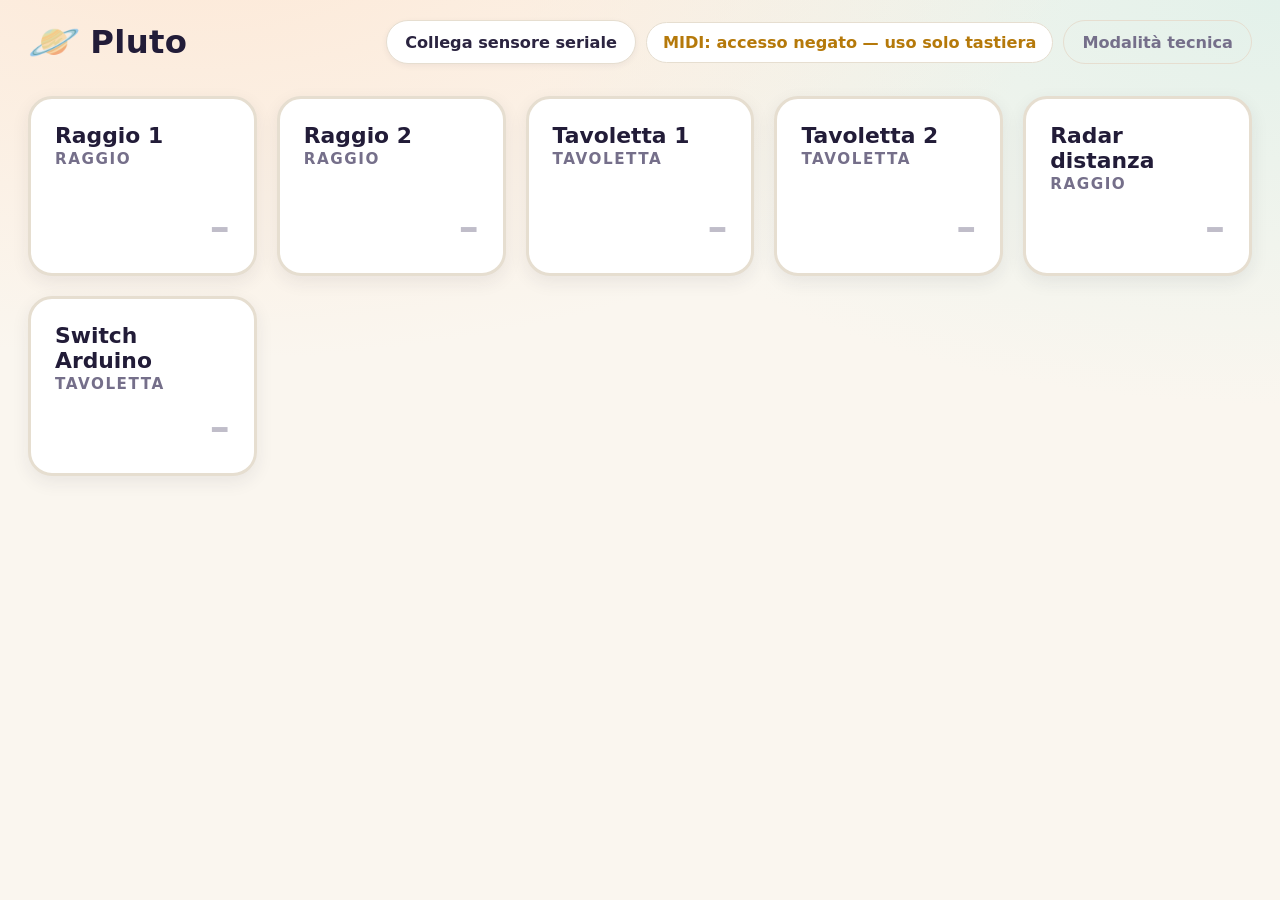
==== software/pluto-runtime/index.html @ 649a7f31 "Interfaccia pensata per tablet: tema chiaro, modalita' tecnica nascosta Co-Authored-By: Claude Sonne" ====
<!doctype html>
<html lang="it">
<head>
<meta charset="utf-8" />
<meta name="viewport" content="width=device-width, initial-scale=1" />
<title>Pluto — runtime</title>
<link rel="stylesheet" href="style.css" />
</head>
<body>

  <header>
    <h1><span class="title-mark" aria-hidden="true">🪐</span> Pluto</h1>
    <div class="status-group">
      <button id="radarConnect" class="status-button">Collega sensore seriale</button>
      <div id="midiStatus" class="status">MIDI: inizializzazione…</div>
      <button id="techToggle" class="status-button status-button--ghost" aria-pressed="false">Modalità tecnica</button>
    </div>
  </header>

  <main id="stage">
    <!-- Un riquadro per ogni canale configurato: si illumina quando l'oggetto fisico viene attivato.
         Pensato come primo feedback visivo per il paziente/l'educatore; i colori vengono da config/mapping.js -->
  </main>

  <div id="debugPanel" class="debug-panel" hidden>
    <section id="midiMonitor">
      <h2>Monitor MIDI grezzo</h2>
      <p class="hint">
        Mostra ogni messaggio ricevuto, anche su canali non ancora configurati in <code>config/mapping.js</code>.
        Serve a scoprire su quale canale/numero manda davvero un jack dell'eobody collegandoci un sensore.
      </p>
      <div id="midiLog"></div>
    </section>

    <footer>
      <p>
        <strong>Modalita' test da tastiera</strong> (finche' non e' collegato l'eobody III):
        tasti <kbd>1</kbd>–<kbd>0</kbd> = Raggio 1, <kbd>Q</kbd>/<kbd>W</kbd> = Tavolette.
        Clicca prima sulla pagina per attivare l'audio del browser.
      </p>
      <p class="hint">Mappatura suoni: <code>config/mapping.js</code> — modificabile senza toccare il codice.</p>
    </footer>
  </div>

  <script src="config/mapping.js"></script>
  <script src="app.js"></script>
</body>
</html>
---- software/pluto-runtime/style.css ----
:root {
  color-scheme: light;
  --bg: #faf6ef;
  --panel: #ffffff;
  --panel-soft: #f1ece0;
  --text: #2b2440;
  --muted: #756f8a;
  --accent: #7c4fd6;
  --border: #e6ded0;
}

* { box-sizing: border-box; }

html { font-size: 16px; }

/* su schermi piu' larghi (tablet in orizzontale) tutto un filo piu' grande,
   per restare comodo da leggere/toccare a distanza */
@media (min-width: 900px) {
  html { font-size: 19px; }
}

body {
  margin: 0;
  min-height: 100vh;
  display: flex;
  flex-direction: column;
  color: var(--text);
  font-family: "Segoe UI", system-ui, -apple-system, "Noto Sans", sans-serif;
  background:
    radial-gradient(ellipse 70% 50% at 15% -10%, #fde8d6, transparent),
    radial-gradient(ellipse 60% 45% at 100% 0%, #e3f1ea, transparent),
    var(--bg);
  -webkit-tap-highlight-color: transparent;
}

header {
  display: flex;
  flex-wrap: wrap;
  align-items: center;
  justify-content: space-between;
  gap: 12px;
  padding: 20px 28px;
}

h1 {
  margin: 0;
  font-size: 1.7rem;
  font-weight: 800;
  letter-spacing: 0.01em;
  display: flex;
  align-items: center;
  gap: 10px;
  color: #221c38;
}

.title-mark { font-size: 1.3em; line-height: 1; }

.status-group {
  display: flex;
  flex-wrap: wrap;
  align-items: center;
  gap: 10px;
}

.status {
  font-size: 0.85rem;
  font-weight: 600;
  color: var(--muted);
  padding: 10px 16px;
  border-radius: 999px;
  background: var(--panel);
  border: 1px solid var(--border);
}

.status.ok { color: #1f8a53; }
.status.warn { color: #b5790a; }

.status-button {
  font: inherit;
  font-size: 0.85rem;
  font-weight: 700;
  color: var(--text);
  background: var(--panel);
  border: 1px solid var(--border);
  border-radius: 999px;
  padding: 10px 18px;
  min-height: 44px; /* dimensione comoda per il tocco, non solo per il mouse */
  cursor: pointer;
  box-shadow: 0 2px 6px rgba(43, 36, 64, 0.06);
  transition: background-color 120ms ease, transform 80ms ease;
}

.status-button:hover:not(:disabled) { background: var(--panel-soft); }
.status-button:active:not(:disabled) { transform: scale(0.97); }
.status-button:disabled { color: var(--muted); cursor: default; }

.status-button--ghost {
  background: transparent;
  color: var(--muted);
  box-shadow: none;
}

.status-button--ghost.status-button--active {
  color: var(--accent);
  border-color: var(--accent);
  background: #f2ecfc;
}

main#stage {
  flex: 1;
  display: grid;
  grid-template-columns: repeat(auto-fit, minmax(220px, 1fr));
  gap: 20px;
  padding: 12px 28px 32px;
  align-content: start;
}

.channel-tile {
  background: var(--panel);
  border-radius: 24px;
  padding: 24px;
  min-height: 180px;
  display: flex;
  flex-direction: column;
  justify-content: space-between;
  border: 3px solid var(--border);
  box-shadow: 0 6px 18px rgba(43, 36, 64, 0.08);
  transition: border-color 80ms linear, box-shadow 80ms linear, transform 150ms ease, background-color 80ms linear;
}

.channel-tile .label {
  font-size: 1.15rem;
  font-weight: 800;
  color: #221c38;
}

.channel-tile .type {
  color: var(--muted);
  font-size: 0.8rem;
  font-weight: 700;
  text-transform: uppercase;
  letter-spacing: 0.1em;
  margin-top: 2px;
}

.channel-tile .note {
  font-size: 2.1rem;
  font-weight: 800;
  font-variant-numeric: tabular-nums;
  align-self: flex-end;
  color: var(--muted);
  opacity: 0.45;
  transition: opacity 80ms linear, color 80ms linear;
}

/* .active viene aggiunta/rimossa via JS a ogni nota — e' il feedback visivo
   immediato per il paziente: il riquadro si riempie col colore del canale */
.channel-tile.active {
  background-color: var(--tile-color);
  border-color: var(--tile-color);
  box-shadow: 0 10px 28px color-mix(in srgb, var(--tile-color) 45%, transparent);
  transform: scale(1.02);
}

.channel-tile.active .label,
.channel-tile.active .type,
.channel-tile.active .note {
  color: #fff;
  opacity: 1;
}

.debug-panel {
  padding: 0 28px 24px;
}

#midiMonitor {
  padding: 16px 20px;
  background: var(--panel);
  border: 1px solid var(--border);
  border-radius: 16px;
}

#midiMonitor h2 {
  margin: 0 0 4px;
  font-size: 1rem;
}

#midiLog {
  margin-top: 10px;
  max-height: 160px;
  overflow-y: auto;
  font-family: "Consolas", "SF Mono", monospace;
  font-size: 0.82rem;
  color: #463e5e;
  background: var(--panel-soft);
  border-radius: 10px;
  padding: 8px 12px;
}

#midiLog div {
  padding: 1px 0;
  white-space: nowrap;
}

#midiLog:empty::before {
  content: "In attesa di messaggi MIDI…";
  color: var(--muted);
}

footer {
  padding: 16px 0 0;
  color: var(--muted);
  font-size: 0.85rem;
}

footer p { margin: 4px 0; }
kbd {
  background: var(--panel-soft);
  border-radius: 4px;
  padding: 1px 6px;
  font-family: inherit;
}
.hint code {
  background: var(--panel-soft);
  border-radius: 4px;
  padding: 1px 6px;
}
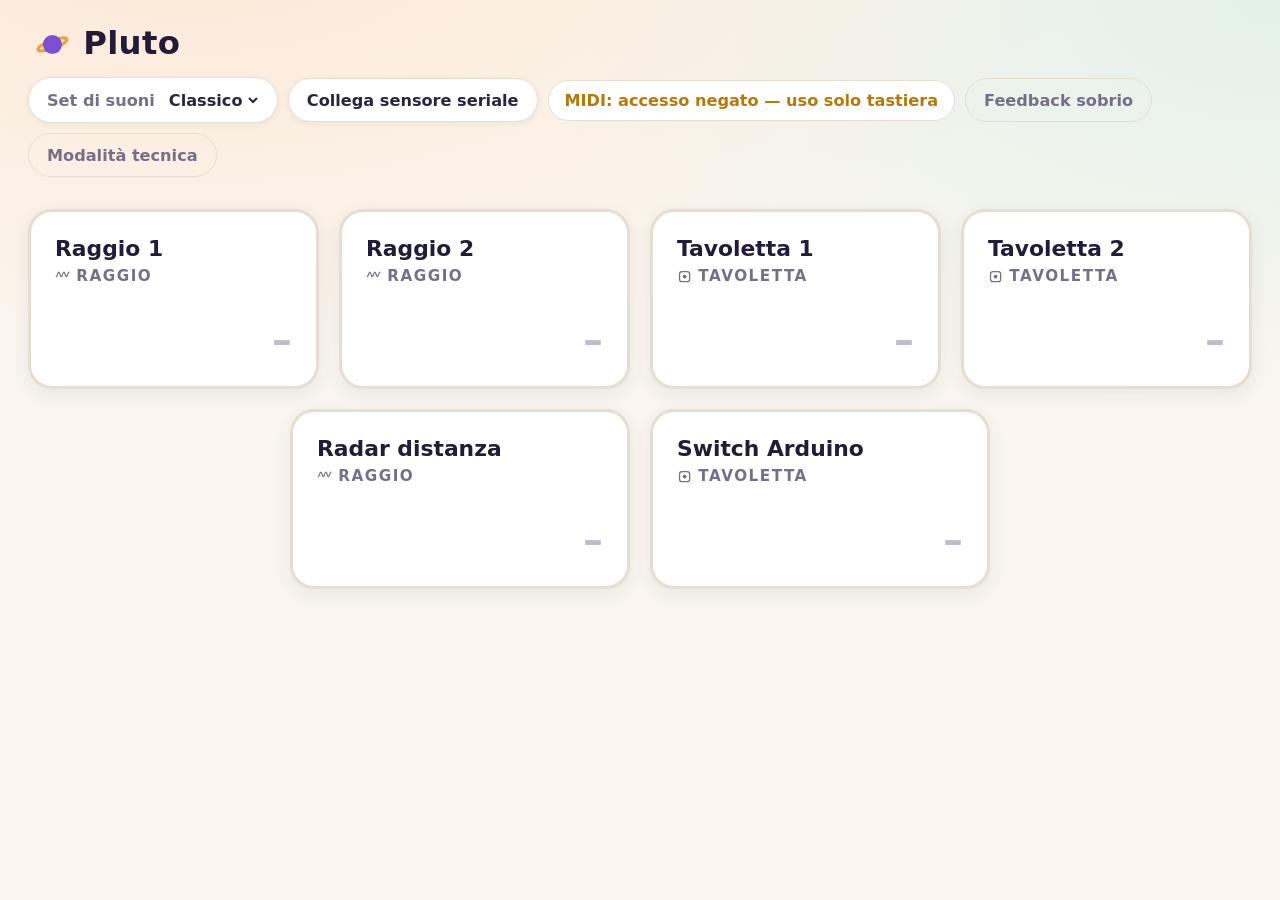
==== commit bef7655f: "Rilancio grafico dell'interfaccia Pluto: logo, layout, preset, nuovi trigger Identita' visiva coeren" ====
--- a/software/pluto-runtime/index.html
+++ b/software/pluto-runtime/index.html
@@ -4,15 +4,30 @@
 <meta charset="utf-8" />
 <meta name="viewport" content="width=device-width, initial-scale=1" />
 <title>Pluto — runtime</title>
+<!-- Stesso disegno "pianeta ad anello" dell'icona dell'app Android
+     (android-kiosk/app/src/main/res/drawable/ic_launcher_foreground.xml):
+     stesso logo sulla Home del tablet e qui. -->
+<link rel="icon" href="data:image/svg+xml,%3Csvg xmlns='http://www.w3.org/2000/svg' viewBox='0 0 100 100'%3E%3Crect width='100' height='100' rx='20' fill='%23FAF6EF'/%3E%3Cellipse cx='54' cy='54' rx='34' ry='9' fill='none' stroke='%23E8A33D' stroke-width='7' transform='rotate(-20 54 54)'/%3E%3Ccircle cx='54' cy='54' r='21' fill='%237C4FD6'/%3E%3C/svg%3E" />
 <link rel="stylesheet" href="style.css" />
 </head>
 <body>
 
   <header>
-    <h1><span class="title-mark" aria-hidden="true">🪐</span> Pluto</h1>
+    <h1>
+      <svg class="title-mark" viewBox="0 0 100 100" aria-hidden="true">
+        <ellipse cx="54" cy="54" rx="34" ry="9" fill="none" stroke="#E8A33D" stroke-width="7" transform="rotate(-20 54 54)" />
+        <circle cx="54" cy="54" r="21" fill="#7C4FD6" />
+      </svg>
+      Pluto
+    </h1>
     <div class="status-group">
+      <label class="preset-picker">
+        <span class="preset-picker__label">Set di suoni</span>
+        <select id="presetSelect" aria-label="Set di suoni attivo"></select>
+      </label>
       <button id="radarConnect" class="status-button">Collega sensore seriale</button>
       <div id="midiStatus" class="status">MIDI: inizializzazione…</div>
+      <button id="feedbackToggle" class="status-button status-button--ghost" aria-pressed="false">Feedback sobrio</button>
       <button id="techToggle" class="status-button status-button--ghost" aria-pressed="false">Modalità tecnica</button>
     </div>
   </header>
--- a/software/pluto-runtime/style.css
+++ b/software/pluto-runtime/style.css
@@ -53,13 +53,39 @@
   color: #221c38;
 }
 
-.title-mark { font-size: 1.3em; line-height: 1; }
+.title-mark { width: 1.4em; height: 1.4em; flex-shrink: 0; }
 
 .status-group {
   display: flex;
   flex-wrap: wrap;
   align-items: center;
   gap: 10px;
+}
+
+.preset-picker {
+  display: flex;
+  align-items: center;
+  gap: 8px;
+  font-size: 0.85rem;
+  font-weight: 700;
+  color: var(--muted);
+  background: var(--panel);
+  border: 1px solid var(--border);
+  border-radius: 999px;
+  padding: 6px 16px 6px 18px;
+  box-shadow: 0 2px 6px rgba(43, 36, 64, 0.06);
+}
+
+.preset-picker select {
+  font: inherit;
+  font-size: 0.85rem;
+  font-weight: 700;
+  color: var(--text);
+  background: transparent;
+  border: none;
+  padding: 4px 2px;
+  min-height: 32px;
+  cursor: pointer;
 }
 
 .status {
@@ -108,11 +134,12 @@
 
 main#stage {
   flex: 1;
-  display: grid;
-  grid-template-columns: repeat(auto-fit, minmax(220px, 1fr));
+  display: flex;
+  flex-wrap: wrap;
+  justify-content: center;
+  align-content: flex-start;
   gap: 20px;
   padding: 12px 28px 32px;
-  align-content: start;
 }
 
 .channel-tile {
@@ -120,11 +147,15 @@
   border-radius: 24px;
   padding: 24px;
   min-height: 180px;
+  flex: 1 1 260px;
+  max-width: 340px;
   display: flex;
   flex-direction: column;
   justify-content: space-between;
   border: 3px solid var(--border);
   box-shadow: 0 6px 18px rgba(43, 36, 64, 0.08);
+  position: relative;
+  overflow: hidden;
   transition: border-color 80ms linear, box-shadow 80ms linear, transform 150ms ease, background-color 80ms linear;
 }
 
@@ -135,12 +166,21 @@
 }
 
 .channel-tile .type {
+  display: flex;
+  align-items: center;
+  gap: 6px;
   color: var(--muted);
   font-size: 0.8rem;
   font-weight: 700;
   text-transform: uppercase;
   letter-spacing: 0.1em;
-  margin-top: 2px;
+  margin-top: 6px;
+}
+
+.type-icon {
+  width: 1em;
+  height: 1em;
+  flex-shrink: 0;
 }
 
 .channel-tile .note {
@@ -167,6 +207,39 @@
 .channel-tile.active .note {
   color: #fff;
   opacity: 1;
+}
+
+/* Modalita' "Feedback vivace" (opt-in, vedi initFeedbackToggle in app.js):
+   in piu' al riempimento colore (sempre attivo e istantaneo, non dipende
+   da questa modalita'), un anello si espande e sfuma dal centro del
+   riquadro a ogni trigger. Spento di default: alcuni pazienti hanno
+   sensibilita' sensoriale diversa, il movimento extra va attivato apposta. */
+.channel-tile::after {
+  content: "";
+  position: absolute;
+  inset: 0;
+  margin: auto;
+  width: 40%;
+  aspect-ratio: 1;
+  border-radius: 50%;
+  border: 3px solid #fff;
+  opacity: 0;
+  pointer-events: none;
+}
+
+body.feedback-vivace .channel-tile.pulse::after {
+  animation: pulse-ring 500ms ease-out;
+}
+
+@keyframes pulse-ring {
+  from {
+    opacity: 0.55;
+    transform: scale(0.4);
+  }
+  to {
+    opacity: 0;
+    transform: scale(1.8);
+  }
 }
 
 .debug-panel {
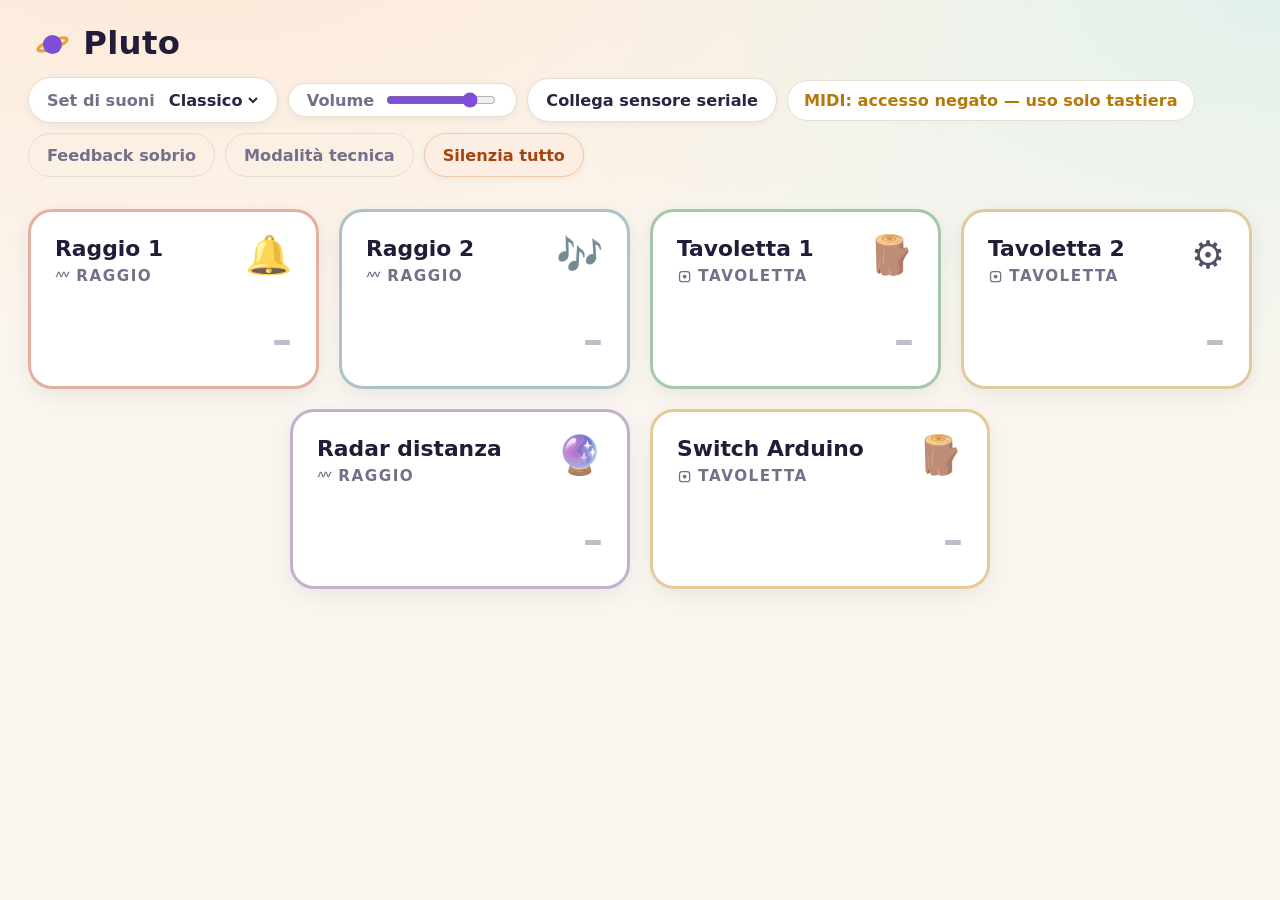
==== commit 153533c7: "Tocca-per-provare, Silenzia tutto, volume generale e icone per canale Quattro aggiunte all'interfacc" ====
--- a/software/pluto-runtime/index.html
+++ b/software/pluto-runtime/index.html
@@ -25,10 +25,15 @@
         <span class="preset-picker__label">Set di suoni</span>
         <select id="presetSelect" aria-label="Set di suoni attivo"></select>
       </label>
+      <label class="volume-control">
+        <span class="volume-control__label">Volume</span>
+        <input type="range" id="volumeSlider" min="0" max="100" value="80" aria-label="Volume generale" />
+      </label>
       <button id="radarConnect" class="status-button">Collega sensore seriale</button>
       <div id="midiStatus" class="status">MIDI: inizializzazione…</div>
       <button id="feedbackToggle" class="status-button status-button--ghost" aria-pressed="false">Feedback sobrio</button>
       <button id="techToggle" class="status-button status-button--ghost" aria-pressed="false">Modalità tecnica</button>
+      <button id="stopAll" class="status-button status-button--warn">Silenzia tutto</button>
     </div>
   </header>
 
@@ -53,6 +58,7 @@
         tasti <kbd>1</kbd>–<kbd>0</kbd> = Raggio 1, <kbd>Q</kbd>/<kbd>W</kbd> = Tavolette.
         Clicca prima sulla pagina per attivare l'audio del browser.
       </p>
+      <p class="hint">Tocca un riquadro per provarne il suono (utile anche su tablet, senza tastiera).</p>
       <p class="hint">Mappatura suoni: <code>config/mapping.js</code> — modificabile senza toccare il codice.</p>
     </footer>
   </div>
--- a/software/pluto-runtime/style.css
+++ b/software/pluto-runtime/style.css
@@ -88,6 +88,26 @@
   cursor: pointer;
 }
 
+.volume-control {
+  display: flex;
+  align-items: center;
+  gap: 10px;
+  font-size: 0.85rem;
+  font-weight: 700;
+  color: var(--muted);
+  background: var(--panel);
+  border: 1px solid var(--border);
+  border-radius: 999px;
+  padding: 6px 18px;
+  box-shadow: 0 2px 6px rgba(43, 36, 64, 0.06);
+}
+
+.volume-control input[type="range"] {
+  accent-color: var(--accent);
+  cursor: pointer;
+  width: 110px;
+}
+
 .status {
   font-size: 0.85rem;
   font-weight: 600;
@@ -132,6 +152,17 @@
   background: #f2ecfc;
 }
 
+/* "Silenzia tutto": un pulsante di sicurezza, colorato apposta per
+   distinguerlo a colpo d'occhio dagli altri controlli (non uno stato da
+   attivare/disattivare come gli altri, e' un'azione immediata). */
+.status-button--warn {
+  color: #a6440f;
+  background: #fdeee3;
+  border-color: #f2c9a3;
+}
+
+.status-button--warn:hover:not(:disabled) { background: #fbe0cc; }
+
 main#stage {
   flex: 1;
   display: flex;
@@ -152,11 +183,31 @@
   display: flex;
   flex-direction: column;
   justify-content: space-between;
-  border: 3px solid var(--border);
+  /* Bordo gia' tinto del colore del canale anche a riposo (non solo da
+     attivo): e' quello che fa vedere a colpo d'occhio che un preset e'
+     cambiato, senza dover toccare nulla per sentirne la differenza. */
+  border: 3px solid color-mix(in srgb, var(--tile-color) 35%, var(--border));
   box-shadow: 0 6px 18px rgba(43, 36, 64, 0.08);
   position: relative;
   overflow: hidden;
+  cursor: pointer; /* "tocca per provare", vedi previewChannel in app.js */
   transition: border-color 80ms linear, box-shadow 80ms linear, transform 150ms ease, background-color 80ms linear;
+}
+
+.channel-tile:hover { box-shadow: 0 8px 22px rgba(43, 36, 64, 0.12); }
+.channel-tile:active { transform: scale(0.98); }
+
+.channel-tile__top {
+  display: flex;
+  align-items: flex-start;
+  justify-content: space-between;
+  gap: 10px;
+}
+
+.icon-emoji {
+  font-size: 2rem;
+  line-height: 1;
+  opacity: 0.8;
 }
 
 .channel-tile .label {
@@ -208,6 +259,8 @@
   color: #fff;
   opacity: 1;
 }
+
+.channel-tile.active .icon-emoji { opacity: 1; }
 
 /* Modalita' "Feedback vivace" (opt-in, vedi initFeedbackToggle in app.js):
    in piu' al riempimento colore (sempre attivo e istantaneo, non dipende
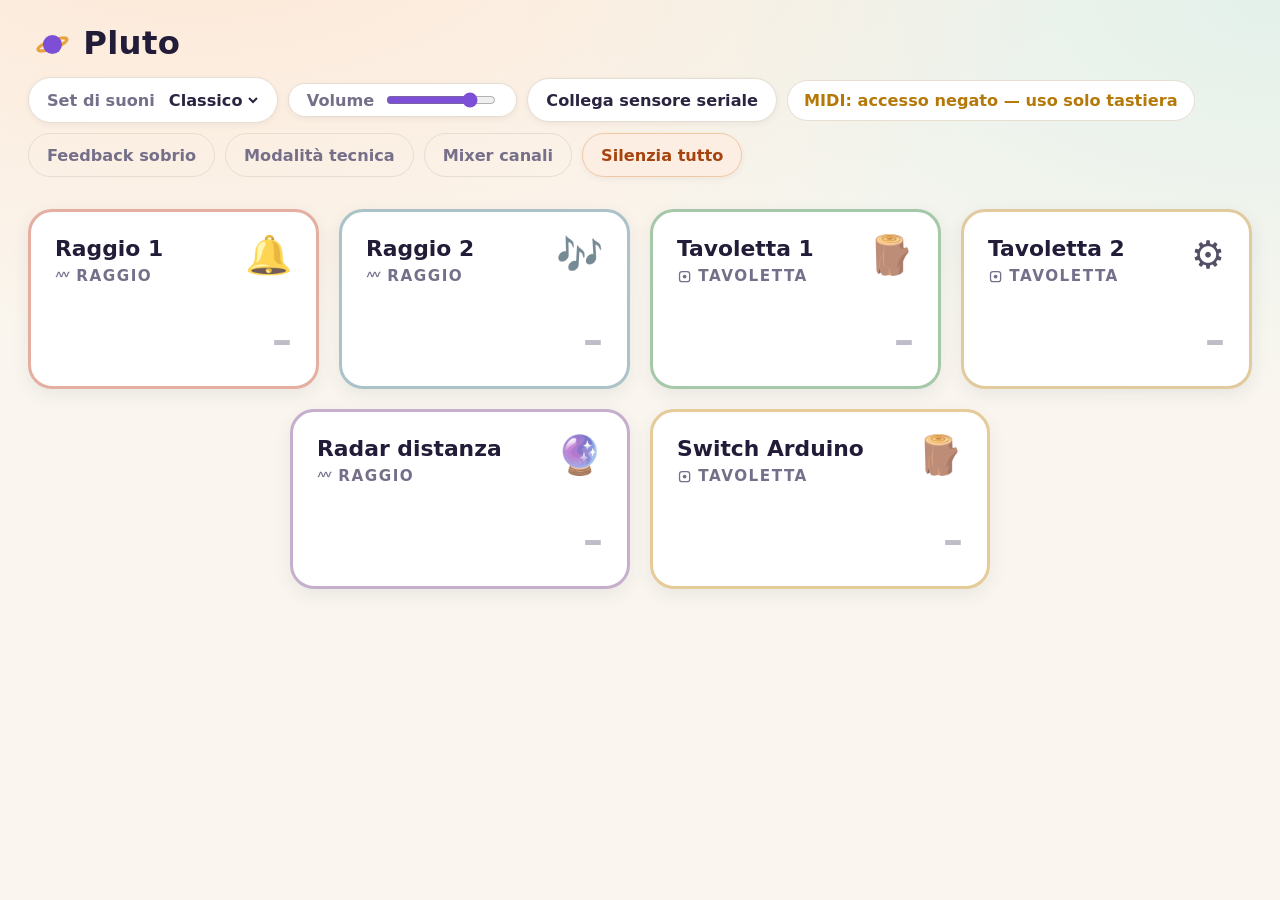
==== commit 63e3da38: "Volume per canale: mix di base nel preset + mixer live nell'app Aggiunto il campo "volume" (0-1) a o" ====
--- a/software/pluto-runtime/index.html
+++ b/software/pluto-runtime/index.html
@@ -33,6 +33,7 @@
       <div id="midiStatus" class="status">MIDI: inizializzazione…</div>
       <button id="feedbackToggle" class="status-button status-button--ghost" aria-pressed="false">Feedback sobrio</button>
       <button id="techToggle" class="status-button status-button--ghost" aria-pressed="false">Modalità tecnica</button>
+      <button id="mixerToggle" class="status-button status-button--ghost" aria-pressed="false">Mixer canali</button>
       <button id="stopAll" class="status-button status-button--warn">Silenzia tutto</button>
     </div>
   </header>
@@ -41,6 +42,18 @@
     <!-- Un riquadro per ogni canale configurato: si illumina quando l'oggetto fisico viene attivato.
          Pensato come primo feedback visivo per il paziente/l'educatore; i colori vengono da config/mapping.js -->
   </main>
+
+  <div id="mixerPanel" class="mixer-panel" hidden>
+    <section>
+      <h2>Mixer canali</h2>
+      <p class="hint">
+        Un volume per ogni sensore, per bilanciare il mix "al momento" (es. mentre si prova un brano).
+        Valido solo per questa sessione: si perde cambiando preset o ricaricando la pagina — per salvarlo
+        in modo permanente usa l'editor del musicista.
+      </p>
+      <div id="mixerSliders" class="mixer-sliders"></div>
+    </section>
+  </div>
 
   <div id="debugPanel" class="debug-panel" hidden>
     <section id="midiMonitor">
--- a/software/pluto-runtime/style.css
+++ b/software/pluto-runtime/style.css
@@ -295,20 +295,57 @@
   }
 }
 
-.debug-panel {
+.debug-panel,
+.mixer-panel {
   padding: 0 28px 24px;
 }
 
-#midiMonitor {
+#midiMonitor,
+.mixer-panel section {
   padding: 16px 20px;
   background: var(--panel);
   border: 1px solid var(--border);
   border-radius: 16px;
 }
 
-#midiMonitor h2 {
+#midiMonitor h2,
+.mixer-panel h2 {
   margin: 0 0 4px;
   font-size: 1rem;
+}
+
+.mixer-sliders {
+  display: flex;
+  flex-direction: column;
+  gap: 10px;
+  margin-top: 12px;
+}
+
+.mixer-row {
+  display: flex;
+  align-items: center;
+  gap: 14px;
+}
+
+.mixer-row__label {
+  flex: 0 0 140px;
+  font-weight: 700;
+  font-size: 0.9rem;
+}
+
+.mixer-row input[type="range"] {
+  flex: 1;
+  accent-color: var(--accent);
+  cursor: pointer;
+}
+
+.mixer-row__value {
+  flex: 0 0 44px;
+  text-align: right;
+  font-size: 0.85rem;
+  font-weight: 700;
+  color: var(--muted);
+  font-variant-numeric: tabular-nums;
 }
 
 #midiLog {
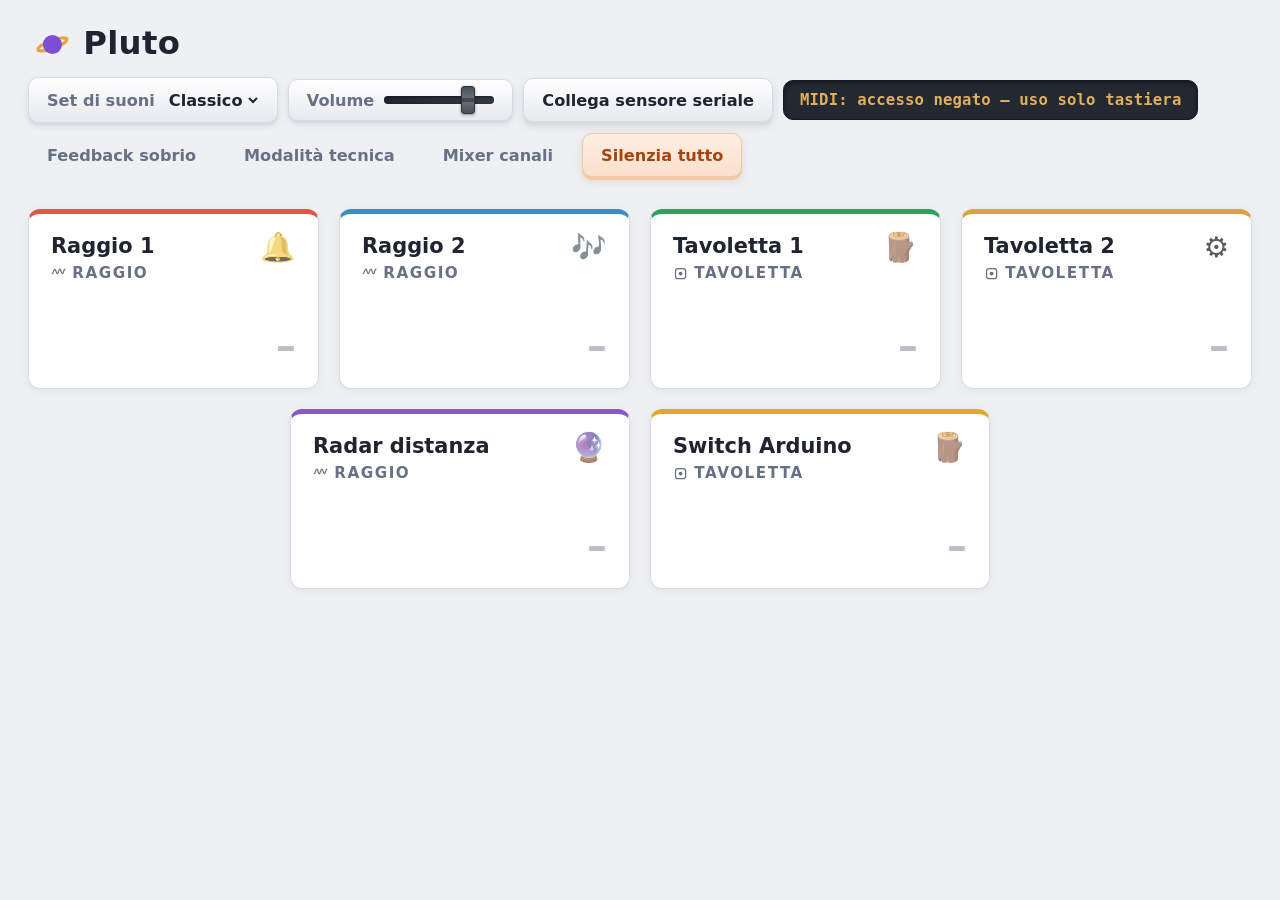
==== commit 0328b992: "Restyling verso un aspetto professionale da mixer, non da app giocosa Palette neutra (grigio/ardesia" ====
--- a/software/pluto-runtime/index.html
+++ b/software/pluto-runtime/index.html
@@ -13,30 +13,48 @@
 <body>
 
   <header>
-    <h1>
-      <svg class="title-mark" viewBox="0 0 100 100" aria-hidden="true">
-        <ellipse cx="54" cy="54" rx="34" ry="9" fill="none" stroke="#E8A33D" stroke-width="7" transform="rotate(-20 54 54)" />
-        <circle cx="54" cy="54" r="21" fill="#7C4FD6" />
-      </svg>
-      Pluto
-    </h1>
-    <div class="status-group">
-      <label class="preset-picker">
-        <span class="preset-picker__label">Set di suoni</span>
-        <select id="presetSelect" aria-label="Set di suoni attivo"></select>
-      </label>
-      <label class="volume-control">
-        <span class="volume-control__label">Volume</span>
-        <input type="range" id="volumeSlider" min="0" max="100" value="80" aria-label="Volume generale" />
-      </label>
-      <button id="radarConnect" class="status-button">Collega sensore seriale</button>
-      <div id="midiStatus" class="status">MIDI: inizializzazione…</div>
-      <button id="feedbackToggle" class="status-button status-button--ghost" aria-pressed="false">Feedback sobrio</button>
-      <button id="techToggle" class="status-button status-button--ghost" aria-pressed="false">Modalità tecnica</button>
-      <button id="mixerToggle" class="status-button status-button--ghost" aria-pressed="false">Mixer canali</button>
-      <button id="stopAll" class="status-button status-button--warn">Silenzia tutto</button>
+    <div class="header-main">
+      <h1>
+        <svg class="title-mark" viewBox="0 0 100 100" aria-hidden="true">
+          <ellipse cx="54" cy="54" rx="34" ry="9" fill="none" stroke="#E8A33D" stroke-width="7" transform="rotate(-20 54 54)" />
+          <circle cx="54" cy="54" r="21" fill="#7C4FD6" />
+        </svg>
+        Pluto
+      </h1>
+      <div class="status-group">
+        <label class="preset-picker">
+          <span class="preset-picker__label">Set di suoni</span>
+          <select id="presetSelect" aria-label="Set di suoni attivo"></select>
+        </label>
+        <label class="volume-control">
+          <span class="volume-control__label">Volume</span>
+          <input type="range" id="volumeSlider" class="pan-slider" min="0" max="100" value="80" aria-label="Volume generale" />
+        </label>
+        <button id="radarConnect" class="status-button">Collega sensore seriale</button>
+        <div id="midiStatus" class="status">MIDI: inizializzazione…</div>
+        <button id="feedbackToggle" class="status-button status-button--ghost" aria-pressed="false">Feedback sobrio</button>
+        <button id="techToggle" class="status-button status-button--ghost" aria-pressed="false">Modalità tecnica</button>
+        <button id="mixerToggle" class="status-button status-button--ghost" aria-pressed="false">Mixer canali</button>
+        <button id="stopAll" class="status-button status-button--warn">Silenzia tutto</button>
+      </div>
+    </div>
+    <div class="window-controls">
+      <button id="closeButton" class="status-button status-button--ghost" hidden>Chiudi app</button>
     </div>
   </header>
+
+  <!-- Visibile solo dentro l'app Android (vedi initCloseButton in app.js):
+       in un browser normale non c'e' nulla da "chiudere" in questo senso,
+       quindi il pulsante resta nascosto. -->
+  <div id="closeConfirm" class="close-confirm" hidden>
+    <div class="close-confirm__box">
+      <p>Chiudere l'app?</p>
+      <div class="close-confirm__actions">
+        <button id="closeConfirmYes" class="status-button status-button--warn">Sì, chiudi</button>
+        <button id="closeConfirmNo" class="status-button status-button--ghost">Annulla</button>
+      </div>
+    </div>
+  </div>
 
   <main id="stage">
     <!-- Un riquadro per ogni canale configurato: si illumina quando l'oggetto fisico viene attivato.
@@ -45,11 +63,15 @@
 
   <div id="mixerPanel" class="mixer-panel" hidden>
     <section>
-      <h2>Mixer canali</h2>
-      <p class="hint">
-        Un volume per ogni sensore, per bilanciare il mix "al momento" (es. mentre si prova un brano).
-        Valido solo per questa sessione: si perde cambiando preset o ricaricando la pagina — per salvarlo
-        in modo permanente usa l'editor del musicista.
+      <div class="panel-header">
+        <h2>Mixer canali</h2>
+        <button type="button" id="mixerInfoBtn" class="info-btn" aria-pressed="false" aria-label="Informazioni su Mixer canali">i</button>
+      </div>
+      <p id="mixerInfo" class="info-popover" hidden>
+        Volume, Muto, Solo e Pan per ogni sensore, per bilanciare il mix "al momento" (es. mentre si prova
+        un brano) o isolare un canale con "Solo". Valido solo per questa sessione: si perde cambiando
+        preset o ricaricando la pagina — per salvare Volume/Muto/Pan in modo permanente usa l'editor del
+        musicista ("Solo" invece non si salva mai, e' solo un aiuto per l'ascolto).
       </p>
       <div id="mixerSliders" class="mixer-sliders"></div>
     </section>
@@ -57,8 +79,11 @@
 
   <div id="debugPanel" class="debug-panel" hidden>
     <section id="midiMonitor">
-      <h2>Monitor MIDI grezzo</h2>
-      <p class="hint">
+      <div class="panel-header">
+        <h2>Monitor MIDI grezzo</h2>
+        <button type="button" id="midiInfoBtn" class="info-btn" aria-pressed="false" aria-label="Informazioni sul Monitor MIDI">i</button>
+      </div>
+      <p id="midiInfo" class="info-popover" hidden>
         Mostra ogni messaggio ricevuto, anche su canali non ancora configurati in <code>config/mapping.js</code>.
         Serve a scoprire su quale canale/numero manda davvero un jack dell'eobody collegandoci un sensore.
       </p>
--- a/software/pluto-runtime/style.css
+++ b/software/pluto-runtime/style.css
@@ -1,12 +1,16 @@
 :root {
   color-scheme: light;
-  --bg: #faf6ef;
+  --bg: #eef0f3;
   --panel: #ffffff;
-  --panel-soft: #f1ece0;
-  --text: #2b2440;
-  --muted: #756f8a;
-  --accent: #7c4fd6;
-  --border: #e6ded0;
+  --panel-soft: #e7e9ee;
+  --text: #1f2430;
+  --muted: #677085;
+  --accent: #3a5a99;
+  --accent-soft: #e5ecf6;
+  --border: #d7dce3;
+  --display-bg: #232831;
+  --display-text: #cdd6e3;
+  --display-border: #161a20;
 }
 
 * { box-sizing: border-box; }
@@ -26,20 +30,29 @@
   flex-direction: column;
   color: var(--text);
   font-family: "Segoe UI", system-ui, -apple-system, "Noto Sans", sans-serif;
-  background:
-    radial-gradient(ellipse 70% 50% at 15% -10%, #fde8d6, transparent),
-    radial-gradient(ellipse 60% 45% at 100% 0%, #e3f1ea, transparent),
-    var(--bg);
+  background: var(--bg);
   -webkit-tap-highlight-color: transparent;
 }
 
 header {
   display: flex;
-  flex-wrap: wrap;
-  align-items: center;
+  align-items: flex-start;
   justify-content: space-between;
   gap: 12px;
   padding: 20px 28px;
+}
+
+/* Titolo + controlli principali: wrappano insieme su schermi stretti. I
+   controlli di finestra (Chiudi/Torna) stanno in un gruppo separato (vedi
+   .window-controls), ancorato sempre in alto a destra, cosi' non si
+   spostano quando questo gruppo va a capo. */
+.header-main {
+  display: flex;
+  flex-wrap: wrap;
+  align-items: center;
+  gap: 12px;
+  flex: 1 1 auto;
+  min-width: 0;
 }
 
 h1 {
@@ -50,7 +63,7 @@
   display: flex;
   align-items: center;
   gap: 10px;
-  color: #221c38;
+  color: var(--text);
 }
 
 .title-mark { width: 1.4em; height: 1.4em; flex-shrink: 0; }
@@ -60,6 +73,15 @@
   flex-wrap: wrap;
   align-items: center;
   gap: 10px;
+}
+
+/* Come una barra del titolo di un programma a finestra: Chiudi (e, nell'
+   editor, Torna a Pluto) restano sempre nell'angolo in alto a destra,
+   mai dentro al flusso di .status-group che puo' andare a capo. */
+.window-controls {
+  display: flex;
+  gap: 8px;
+  flex-shrink: 0;
 }
 
 .preset-picker {
@@ -69,11 +91,11 @@
   font-size: 0.85rem;
   font-weight: 700;
   color: var(--muted);
-  background: var(--panel);
+  background: linear-gradient(to bottom, #ffffff, var(--panel-soft));
   border: 1px solid var(--border);
-  border-radius: 999px;
+  border-radius: 10px;
   padding: 6px 16px 6px 18px;
-  box-shadow: 0 2px 6px rgba(43, 36, 64, 0.06);
+  box-shadow: 0 2px 0 var(--border), 0 3px 6px rgba(31, 36, 48, 0.1);
 }
 
 .preset-picker select {
@@ -95,61 +117,94 @@
   font-size: 0.85rem;
   font-weight: 700;
   color: var(--muted);
-  background: var(--panel);
+  background: linear-gradient(to bottom, #ffffff, var(--panel-soft));
   border: 1px solid var(--border);
-  border-radius: 999px;
+  border-radius: 10px;
   padding: 6px 18px;
-  box-shadow: 0 2px 6px rgba(43, 36, 64, 0.06);
-}
-
-.volume-control input[type="range"] {
-  accent-color: var(--accent);
-  cursor: pointer;
+  box-shadow: 0 2px 0 var(--border), 0 3px 6px rgba(31, 36, 48, 0.1);
+}
+
+.volume-control .pan-slider {
   width: 110px;
-}
-
-.status {
-  font-size: 0.85rem;
+  flex: 0 0 auto;
+  min-width: 0;
+}
+
+/* Display di sola lettura (stato, non un controllo): incassato e scuro,
+   come il quadrante di uno strumento — ben distinto dai pulsanti/slider
+   in rilievo, cosi' si capisce a colpo d'occhio cosa si puo' toccare e
+   cosa invece e' solo un'informazione. */
+.status,
+#radarConnect:disabled {
+  font-family: "Consolas", "SF Mono", monospace;
+  font-size: 0.82rem;
   font-weight: 600;
-  color: var(--muted);
+  letter-spacing: 0.01em;
+  color: var(--display-text);
   padding: 10px 16px;
-  border-radius: 999px;
-  background: var(--panel);
-  border: 1px solid var(--border);
-}
-
-.status.ok { color: #1f8a53; }
-.status.warn { color: #b5790a; }
-
+  border-radius: 10px;
+  background: var(--display-bg);
+  border: 1px solid var(--display-border);
+  box-shadow: inset 0 2px 4px rgba(0, 0, 0, 0.4);
+}
+
+.status.ok { color: #7fd9a0; }
+.status.warn { color: #e0b15c; }
+
+/* "Tasto fisico": un rilievo sotto (il "bordo" piu' scuro, simile alla
+   base su cui poggia un vero pulsante) piu' un'ombra ambientale per la
+   profondita'. Alla pressione (:active) o se resta impegnato (--active,
+   vedi Muto/Solo/Modalita' tecnica ecc.) il rilievo si assottiglia e il
+   tasto scende, come se affondasse davvero nella sua sede. */
 .status-button {
   font: inherit;
   font-size: 0.85rem;
   font-weight: 700;
   color: var(--text);
-  background: var(--panel);
+  background: linear-gradient(to bottom, #ffffff, var(--panel-soft));
   border: 1px solid var(--border);
-  border-radius: 999px;
+  border-radius: 10px;
   padding: 10px 18px;
   min-height: 44px; /* dimensione comoda per il tocco, non solo per il mouse */
   cursor: pointer;
-  box-shadow: 0 2px 6px rgba(43, 36, 64, 0.06);
-  transition: background-color 120ms ease, transform 80ms ease;
-}
-
-.status-button:hover:not(:disabled) { background: var(--panel-soft); }
-.status-button:active:not(:disabled) { transform: scale(0.97); }
-.status-button:disabled { color: var(--muted); cursor: default; }
+  box-shadow: 0 3px 0 var(--border), 0 4px 8px rgba(43, 36, 64, 0.12);
+  transition: background-color 120ms ease, transform 80ms ease, box-shadow 80ms ease;
+}
+
+.status-button:hover:not(:disabled) { background: linear-gradient(to bottom, #ffffff, var(--panel)); }
+
+.status-button:active:not(:disabled) {
+  transform: translateY(3px);
+  box-shadow: 0 0 0 var(--border), 0 1px 2px rgba(43, 36, 64, 0.12);
+}
+
+.status-button:disabled { color: var(--muted); cursor: default; box-shadow: none; }
 
 .status-button--ghost {
   background: transparent;
   color: var(--muted);
+  border-color: transparent;
   box-shadow: none;
 }
 
+.status-button--ghost:hover:not(:disabled) {
+  background: var(--panel);
+  border-color: var(--border);
+}
+
+.status-button--ghost:active:not(:disabled) {
+  transform: translateY(1px);
+  box-shadow: none;
+}
+
+/* Impegnato (es. "Mixer canali" aperto): resta visivamente "premuto", non
+   solo colorato diverso — un'ombra interna al posto del rilievo esterno. */
 .status-button--ghost.status-button--active {
   color: var(--accent);
   border-color: var(--accent);
-  background: #f2ecfc;
+  background: var(--accent-soft);
+  box-shadow: inset 0 1px 3px rgba(58, 90, 153, 0.35);
+  transform: translateY(1px);
 }
 
 /* "Silenzia tutto": un pulsante di sicurezza, colorato apposta per
@@ -157,11 +212,16 @@
    attivare/disattivare come gli altri, e' un'azione immediata). */
 .status-button--warn {
   color: #a6440f;
-  background: #fdeee3;
+  background: linear-gradient(to bottom, #fdeee3, #fbe0cc);
   border-color: #f2c9a3;
-}
-
-.status-button--warn:hover:not(:disabled) { background: #fbe0cc; }
+  box-shadow: 0 3px 0 #f2c9a3, 0 4px 8px rgba(166, 68, 15, 0.15);
+}
+
+.status-button--warn:hover:not(:disabled) { background: linear-gradient(to bottom, #fdeee3, #f7d4b0); }
+
+.status-button--warn:active:not(:disabled) {
+  box-shadow: 0 0 0 #f2c9a3, 0 1px 2px rgba(166, 68, 15, 0.15);
+}
 
 main#stage {
   flex: 1;
@@ -175,26 +235,27 @@
 
 .channel-tile {
   background: var(--panel);
-  border-radius: 24px;
-  padding: 24px;
+  border-radius: 12px;
+  padding: 20px 22px;
   min-height: 180px;
   flex: 1 1 260px;
   max-width: 340px;
   display: flex;
   flex-direction: column;
   justify-content: space-between;
-  /* Bordo gia' tinto del colore del canale anche a riposo (non solo da
-     attivo): e' quello che fa vedere a colpo d'occhio che un preset e'
-     cambiato, senza dover toccare nulla per sentirne la differenza. */
-  border: 3px solid color-mix(in srgb, var(--tile-color) 35%, var(--border));
-  box-shadow: 0 6px 18px rgba(43, 36, 64, 0.08);
+  /* Il colore del canale e' una sottile barra in alto, come l'etichetta
+     di un canale su un mixer — non un bordo intero: basta per riconoscere
+     il canale a colpo d'occhio senza colorare tutto il riquadro. */
+  border: 1px solid var(--border);
+  border-top: 5px solid var(--tile-color);
+  box-shadow: 0 2px 10px rgba(20, 24, 32, 0.06);
   position: relative;
   overflow: hidden;
   cursor: pointer; /* "tocca per provare", vedi previewChannel in app.js */
   transition: border-color 80ms linear, box-shadow 80ms linear, transform 150ms ease, background-color 80ms linear;
 }
 
-.channel-tile:hover { box-shadow: 0 8px 22px rgba(43, 36, 64, 0.12); }
+.channel-tile:hover { box-shadow: 0 4px 16px rgba(20, 24, 32, 0.1); }
 .channel-tile:active { transform: scale(0.98); }
 
 .channel-tile__top {
@@ -205,15 +266,16 @@
 }
 
 .icon-emoji {
-  font-size: 2rem;
+  font-size: 1.5rem;
   line-height: 1;
-  opacity: 0.8;
+  opacity: 0.75;
+  filter: grayscale(0.25);
 }
 
 .channel-tile .label {
-  font-size: 1.15rem;
+  font-size: 1.1rem;
   font-weight: 800;
-  color: #221c38;
+  color: var(--text);
 }
 
 .channel-tile .type {
@@ -244,23 +306,31 @@
   transition: opacity 80ms linear, color 80ms linear;
 }
 
-/* .active viene aggiunta/rimossa via JS a ogni nota — e' il feedback visivo
-   immediato per il paziente: il riquadro si riempie col colore del canale */
+/* .active viene aggiunta/rimossa via JS a ogni nota — il feedback immediato
+   che un sensore e' stato attivato: un tint leggero del colore del canale,
+   un bordo piu' marcato e la nota in evidenza, senza riempire tutto il
+   riquadro di colore pieno. */
 .channel-tile.active {
-  background-color: var(--tile-color);
-  border-color: var(--tile-color);
-  box-shadow: 0 10px 28px color-mix(in srgb, var(--tile-color) 45%, transparent);
-  transform: scale(1.02);
-}
-
-.channel-tile.active .label,
-.channel-tile.active .type,
+  background-color: color-mix(in srgb, var(--tile-color) 10%, var(--panel));
+  border-color: color-mix(in srgb, var(--tile-color) 55%, var(--border));
+  border-top-color: var(--tile-color);
+  box-shadow: 0 4px 16px color-mix(in srgb, var(--tile-color) 30%, transparent);
+  transform: scale(1.01);
+}
+
+.channel-tile.active .label { color: var(--text); }
+
+.channel-tile.active .type {
+  color: color-mix(in srgb, var(--tile-color) 65%, var(--muted));
+  opacity: 1;
+}
+
 .channel-tile.active .note {
-  color: #fff;
+  color: color-mix(in srgb, var(--tile-color) 80%, var(--text));
   opacity: 1;
 }
 
-.channel-tile.active .icon-emoji { opacity: 1; }
+.channel-tile.active .icon-emoji { opacity: 1; filter: none; }
 
 /* Modalita' "Feedback vivace" (opt-in, vedi initFeedbackToggle in app.js):
    in piu' al riempimento colore (sempre attivo e istantaneo, non dipende
@@ -275,7 +345,7 @@
   width: 40%;
   aspect-ratio: 1;
   border-radius: 50%;
-  border: 3px solid #fff;
+  border: 3px solid var(--tile-color);
   opacity: 0;
   pointer-events: none;
 }
@@ -305,14 +375,65 @@
   padding: 16px 20px;
   background: var(--panel);
   border: 1px solid var(--border);
-  border-radius: 16px;
+  border-radius: 12px;
+}
+
+.panel-header {
+  display: flex;
+  align-items: center;
+  gap: 8px;
+  margin: 0 0 4px;
 }
 
 #midiMonitor h2,
-.mixer-panel h2 {
-  margin: 0 0 4px;
+.mixer-panel h2,
+.panel-header h2 {
+  margin: 0;
   font-size: 1rem;
 }
+
+/* Pulsante "i": apre/chiude la spiegazione del pannello (vedi
+   .info-popover), invece di tenerla sempre visibile come testo fisso. */
+.info-btn {
+  width: 22px;
+  height: 22px;
+  flex-shrink: 0;
+  border-radius: 50%;
+  border: 1px solid var(--border);
+  background: var(--panel-soft);
+  color: var(--muted);
+  font-size: 0.75rem;
+  font-weight: 800;
+  font-style: italic;
+  font-family: Georgia, "Times New Roman", serif;
+  line-height: 1;
+  cursor: pointer;
+  display: inline-flex;
+  align-items: center;
+  justify-content: center;
+  padding: 0;
+}
+
+.info-btn:hover { background: var(--border); }
+
+.info-btn[aria-pressed="true"] {
+  color: #fff;
+  background: var(--accent);
+  border-color: var(--accent);
+}
+
+.info-popover {
+  margin: 0 0 12px;
+  padding: 10px 14px;
+  background: var(--panel-soft);
+  border: 1px solid var(--border);
+  border-radius: 10px;
+  font-size: 0.85rem;
+  color: var(--muted);
+  line-height: 1.5;
+}
+
+.info-popover[hidden] { display: none; }
 
 .mixer-sliders {
   display: flex;
@@ -323,29 +444,299 @@
 
 .mixer-row {
   display: flex;
-  align-items: center;
-  gap: 14px;
+  flex-direction: column;
+  gap: 8px;
+  padding: 10px 14px;
+  border-radius: 10px;
+  background: var(--panel-soft);
+}
+
+.mixer-row__head {
+  display: flex;
+  align-items: center;
+  gap: 10px;
 }
 
 .mixer-row__label {
-  flex: 0 0 140px;
+  flex: 1;
   font-weight: 700;
   font-size: 0.9rem;
 }
 
-.mixer-row input[type="range"] {
-  flex: 1;
-  accent-color: var(--accent);
+.mixer-mini-btn {
+  font: inherit;
+  font-size: 0.75rem;
+  font-weight: 700;
+  color: var(--muted);
+  background: linear-gradient(to bottom, #ffffff, var(--panel-soft));
+  border: 1px solid var(--border);
+  border-radius: 8px;
+  padding: 5px 14px;
+  min-height: 32px;
   cursor: pointer;
-}
-
-.mixer-row__value {
-  flex: 0 0 44px;
+  box-shadow: 0 2px 0 var(--border), 0 3px 5px rgba(43, 36, 64, 0.12);
+  transition: background-color 120ms ease, transform 80ms ease, box-shadow 80ms ease;
+}
+
+.mixer-mini-btn:hover { background: linear-gradient(to bottom, #ffffff, var(--panel)); }
+
+.mixer-mini-btn:active {
+  transform: translateY(2px);
+  box-shadow: 0 0 0 var(--border);
+}
+
+/* Impegnato: il tasto resta "premuto" (ombra interna, non piu' in
+   rilievo) oltre che acceso di colore — come un vero mute/solo da mixer. */
+.mixer-mini-btn--active[data-role="mute"] {
+  color: #a6440f;
+  background: linear-gradient(to bottom, #fdeee3, #fbe0cc);
+  border-color: #f2c9a3;
+  box-shadow: inset 0 1px 3px rgba(166, 68, 15, 0.3);
+  transform: translateY(2px);
+}
+
+.mixer-mini-btn--active[data-role="solo"] {
+  color: var(--accent);
+  background: var(--accent-soft);
+  border-color: var(--accent);
+  box-shadow: inset 0 1px 3px rgba(58, 90, 153, 0.35);
+  transform: translateY(2px);
+}
+
+.mixer-slider-row {
+  display: flex;
+  align-items: center;
+  gap: 10px;
+}
+
+.mixer-slider-row__label {
+  flex: 0 0 56px;
+  font-size: 0.8rem;
+  font-weight: 700;
+  color: var(--muted);
+}
+
+.mixer-slider-row__value {
+  flex: 0 0 40px;
   text-align: right;
   font-size: 0.85rem;
   font-weight: 700;
   color: var(--muted);
   font-variant-numeric: tabular-nums;
+}
+
+.mixer-row__body {
+  display: flex;
+  align-items: center;
+  gap: 16px;
+}
+
+.mixer-row__body .mixer-slider-row {
+  flex: 1;
+}
+
+/* Fader verticale in stile "mixer da studio" (vedi screenshot condiviso in
+   chat): stesso <input type="range"> di sempre, solo ruotato — nessuna
+   logica diversa, cambia solo l'aspetto. Usato per Volume (app ed editor) e
+   per l'equalizzatore (solo editor): controlli di "livello", dove un
+   movimento verso l'alto = valore piu' alto e' intuitivo. Il Pan resta
+   orizzontale di proposito: e' un bilanciamento sinistra/destra, non un
+   livello, e l'orientamento orizzontale lo rappresenta meglio. */
+.fader-strip-group__label {
+  display: block;
+  margin-bottom: 6px;
+  font-size: 0.8rem;
+  font-weight: 700;
+  color: var(--muted);
+  text-transform: uppercase;
+  letter-spacing: 0.06em;
+}
+
+.fader-strip {
+  display: flex;
+  gap: 20px;
+  flex-wrap: wrap;
+}
+
+.fader {
+  display: flex;
+  flex-direction: column;
+  align-items: center;
+  gap: 8px;
+  width: 64px;
+}
+
+.fader__label {
+  font-size: 0.75rem;
+  font-weight: 700;
+  color: var(--muted);
+  text-transform: uppercase;
+  letter-spacing: 0.03em;
+}
+
+.fader__track {
+  position: relative;
+  height: 130px;
+  width: 36px;
+  display: flex;
+  align-items: center;
+  justify-content: center;
+}
+
+/* Tacche di graduazione dietro la scanalatura, decorative (come su un
+   mixer vero) — una riga di trattini a intervalli regolari. */
+.fader__track::before {
+  content: "";
+  position: absolute;
+  top: 10px;
+  bottom: 10px;
+  width: 14px;
+  background-image: repeating-linear-gradient(
+    to bottom,
+    var(--border) 0,
+    var(--border) 1px,
+    transparent 1px,
+    transparent 13px
+  );
+  pointer-events: none;
+}
+
+.fader__track input[type="range"] {
+  width: 130px; /* diventa la lunghezza verticale dopo la rotazione */
+  height: 36px; /* diventa la larghezza orizzontale della maniglia */
+  margin: 0;
+  transform: rotate(-90deg);
+  cursor: pointer;
+  -webkit-appearance: none;
+  appearance: none;
+  background: transparent;
+  position: relative;
+  z-index: 1;
+}
+
+/* Scanalatura incassata, non il trattino sottile di uno slider standard. */
+.fader__track input[type="range"]::-webkit-slider-runnable-track {
+  height: 8px;
+  border-radius: 4px;
+  background: linear-gradient(to bottom, #20242c, #333a46);
+  box-shadow: inset 0 1px 3px rgba(0, 0, 0, 0.5);
+}
+
+.fader__track input[type="range"]::-moz-range-track {
+  height: 8px;
+  border-radius: 4px;
+  background: linear-gradient(to bottom, #20242c, #333a46);
+  box-shadow: inset 0 1px 3px rgba(0, 0, 0, 0.5);
+}
+
+/* Maniglia larga, come il cursore di un fader vero — non il pallino di
+   uno slider standard: piu' stretta nel senso dello scorrimento, piu'
+   larga nell'altro, con una riga centrale che fa da "presa". */
+.fader__track input[type="range"]::-webkit-slider-thumb {
+  -webkit-appearance: none;
+  width: 14px;
+  height: 36px;
+  margin-top: -14px;
+  border-radius: 3px;
+  border: 1px solid #2f333b;
+  background:
+    linear-gradient(to right, transparent 0%, transparent 42%, rgba(0, 0, 0, 0.35) 42%, rgba(0, 0, 0, 0.35) 58%, transparent 58%, transparent 100%),
+    linear-gradient(to right, #4a4f58, #6b7280, #4a4f58);
+  box-shadow: 0 1px 3px rgba(0, 0, 0, 0.4);
+}
+
+.fader__track input[type="range"]::-moz-range-thumb {
+  width: 14px;
+  height: 36px;
+  border-radius: 3px;
+  border: 1px solid #2f333b;
+  background:
+    linear-gradient(to right, transparent 0%, transparent 42%, rgba(0, 0, 0, 0.35) 42%, rgba(0, 0, 0, 0.35) 58%, transparent 58%, transparent 100%),
+    linear-gradient(to right, #4a4f58, #6b7280, #4a4f58);
+  box-shadow: 0 1px 3px rgba(0, 0, 0, 0.4);
+}
+
+.fader__value {
+  font-size: 0.8rem;
+  font-weight: 700;
+  color: var(--muted);
+  font-variant-numeric: tabular-nums;
+}
+
+/* Pan: la stessa scanalatura/maniglia del fader, ma orizzontale (niente
+   rotazione) — condivisa tra il mixer dell'app e l'editor del musicista,
+   cosi' lo stile resta identico ovunque. */
+.pan-slider {
+  flex: 1 1 160px;
+  min-width: 120px;
+  height: 28px;
+  margin: 0;
+  cursor: pointer;
+  -webkit-appearance: none;
+  appearance: none;
+  background: transparent;
+}
+
+.pan-slider::-webkit-slider-runnable-track {
+  height: 8px;
+  border-radius: 4px;
+  background: linear-gradient(to right, #20242c, #333a46);
+  box-shadow: inset 0 1px 3px rgba(0, 0, 0, 0.5);
+}
+
+.pan-slider::-moz-range-track {
+  height: 8px;
+  border-radius: 4px;
+  background: linear-gradient(to right, #20242c, #333a46);
+  box-shadow: inset 0 1px 3px rgba(0, 0, 0, 0.5);
+}
+
+.pan-slider::-webkit-slider-thumb {
+  -webkit-appearance: none;
+  width: 14px;
+  height: 28px;
+  margin-top: -10px;
+  border-radius: 3px;
+  border: 1px solid #2f333b;
+  background:
+    linear-gradient(to bottom, transparent 0%, transparent 42%, rgba(0, 0, 0, 0.35) 42%, rgba(0, 0, 0, 0.35) 58%, transparent 58%, transparent 100%),
+    linear-gradient(to bottom, #4a4f58, #6b7280, #4a4f58);
+  box-shadow: 0 1px 3px rgba(0, 0, 0, 0.4);
+}
+
+.pan-slider::-moz-range-thumb {
+  width: 14px;
+  height: 28px;
+  border-radius: 3px;
+  border: 1px solid #2f333b;
+  background:
+    linear-gradient(to bottom, transparent 0%, transparent 42%, rgba(0, 0, 0, 0.35) 42%, rgba(0, 0, 0, 0.35) 58%, transparent 58%, transparent 100%),
+    linear-gradient(to bottom, #4a4f58, #6b7280, #4a4f58);
+  box-shadow: 0 1px 3px rgba(0, 0, 0, 0.4);
+}
+
+/* Variante piu' compatta per il pannello Mixer canali dell'app (piu'
+   canali visibili insieme, meno spazio verticale a disposizione). */
+.fader--compact {
+  width: 56px;
+}
+
+.fader--compact .fader__track {
+  height: 80px;
+}
+
+.fader--compact .fader__track input[type="range"] {
+  width: 80px;
+  height: 30px;
+}
+
+.fader--compact .fader__track input[type="range"]::-webkit-slider-thumb {
+  height: 30px;
+  margin-top: -11px;
+}
+
+.fader--compact .fader__track input[type="range"]::-moz-range-thumb {
+  height: 30px;
 }
 
 #midiLog {
@@ -354,8 +745,10 @@
   overflow-y: auto;
   font-family: "Consolas", "SF Mono", monospace;
   font-size: 0.82rem;
-  color: #463e5e;
-  background: var(--panel-soft);
+  color: var(--display-text);
+  background: var(--display-bg);
+  border: 1px solid var(--display-border);
+  box-shadow: inset 0 2px 6px rgba(0, 0, 0, 0.4);
   border-radius: 10px;
   padding: 8px 12px;
 }
@@ -367,13 +760,51 @@
 
 #midiLog:empty::before {
   content: "In attesa di messaggi MIDI…";
-  color: var(--muted);
+  color: #6b7482;
 }
 
 footer {
   padding: 16px 0 0;
   color: var(--muted);
   font-size: 0.85rem;
+}
+
+/* Conferma per il pulsante "Chiudi" (app.js/editor.js): non usiamo
+   window.confirm() nativo perche' la WebView dell'app Android non ha un
+   WebChromeClient configurato e potrebbe non mostrarlo. */
+.close-confirm {
+  position: fixed;
+  inset: 0;
+  background: rgba(43, 36, 64, 0.5);
+  display: flex;
+  align-items: center;
+  justify-content: center;
+  padding: 24px;
+  z-index: 100;
+}
+
+.close-confirm[hidden] { display: none !important; }
+
+.close-confirm__box {
+  background: var(--panel);
+  border-radius: 14px;
+  padding: 28px;
+  max-width: 340px;
+  width: 100%;
+  text-align: center;
+  box-shadow: 0 10px 28px rgba(43, 36, 64, 0.2);
+}
+
+.close-confirm__box p {
+  margin: 0 0 20px;
+  font-weight: 700;
+  color: var(--text);
+}
+
+.close-confirm__actions {
+  display: flex;
+  justify-content: center;
+  gap: 12px;
 }
 
 footer p { margin: 4px 0; }
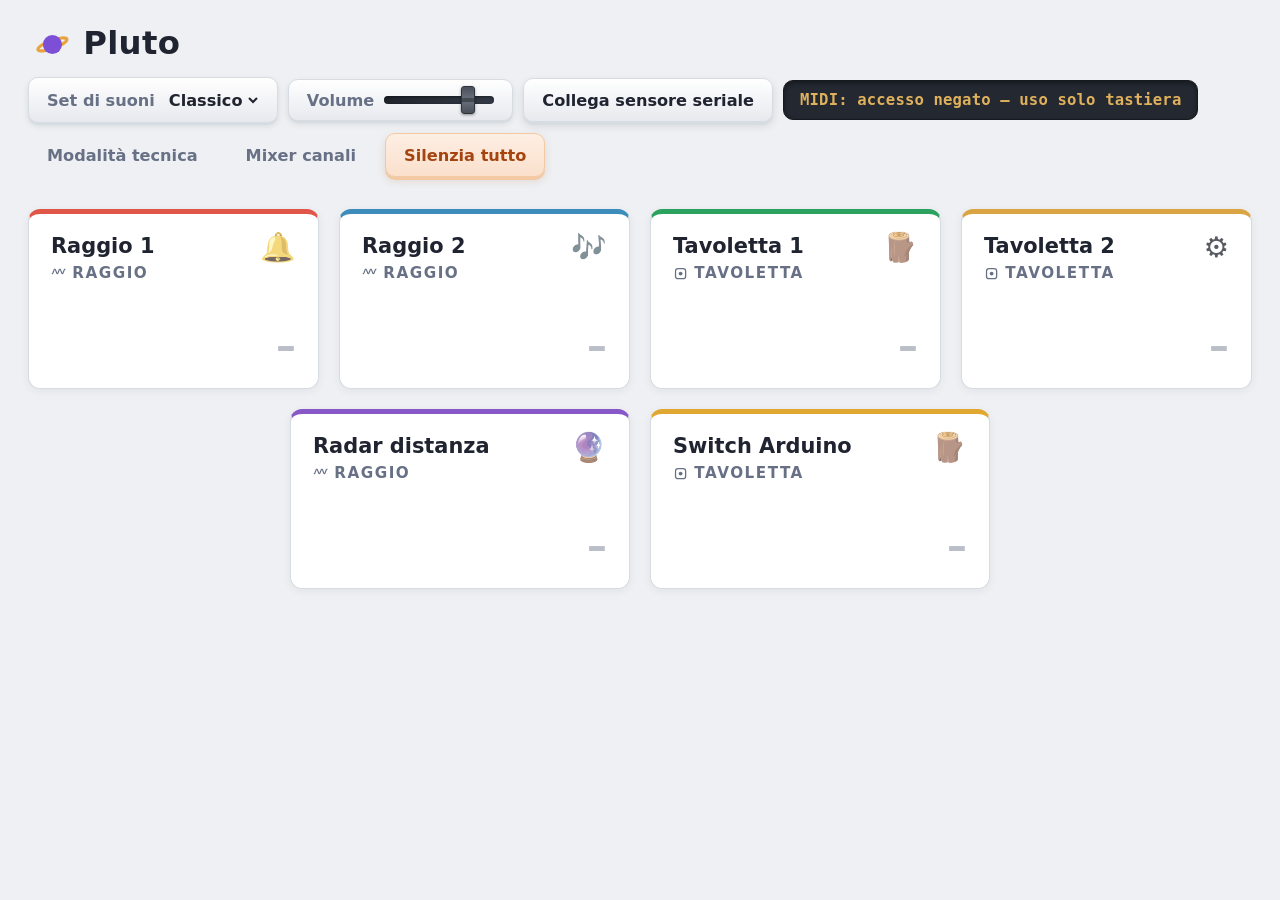
==== commit 721bf111: "Rimuove il toggle "Feedback sobrio/vivace" Serviva a scegliere quanto marcata fosse l'animazione vis" ====
--- a/software/pluto-runtime/index.html
+++ b/software/pluto-runtime/index.html
@@ -32,7 +32,6 @@
         </label>
         <button id="radarConnect" class="status-button">Collega sensore seriale</button>
         <div id="midiStatus" class="status">MIDI: inizializzazione…</div>
-        <button id="feedbackToggle" class="status-button status-button--ghost" aria-pressed="false">Feedback sobrio</button>
         <button id="techToggle" class="status-button status-button--ghost" aria-pressed="false">Modalità tecnica</button>
         <button id="mixerToggle" class="status-button status-button--ghost" aria-pressed="false">Mixer canali</button>
         <button id="stopAll" class="status-button status-button--warn">Silenzia tutto</button>
--- a/software/pluto-runtime/style.css
+++ b/software/pluto-runtime/style.css
@@ -332,39 +332,6 @@
 
 .channel-tile.active .icon-emoji { opacity: 1; filter: none; }
 
-/* Modalita' "Feedback vivace" (opt-in, vedi initFeedbackToggle in app.js):
-   in piu' al riempimento colore (sempre attivo e istantaneo, non dipende
-   da questa modalita'), un anello si espande e sfuma dal centro del
-   riquadro a ogni trigger. Spento di default: alcuni pazienti hanno
-   sensibilita' sensoriale diversa, il movimento extra va attivato apposta. */
-.channel-tile::after {
-  content: "";
-  position: absolute;
-  inset: 0;
-  margin: auto;
-  width: 40%;
-  aspect-ratio: 1;
-  border-radius: 50%;
-  border: 3px solid var(--tile-color);
-  opacity: 0;
-  pointer-events: none;
-}
-
-body.feedback-vivace .channel-tile.pulse::after {
-  animation: pulse-ring 500ms ease-out;
-}
-
-@keyframes pulse-ring {
-  from {
-    opacity: 0.55;
-    transform: scale(0.4);
-  }
-  to {
-    opacity: 0;
-    transform: scale(1.8);
-  }
-}
-
 .debug-panel,
 .mixer-panel {
   padding: 0 28px 24px;
